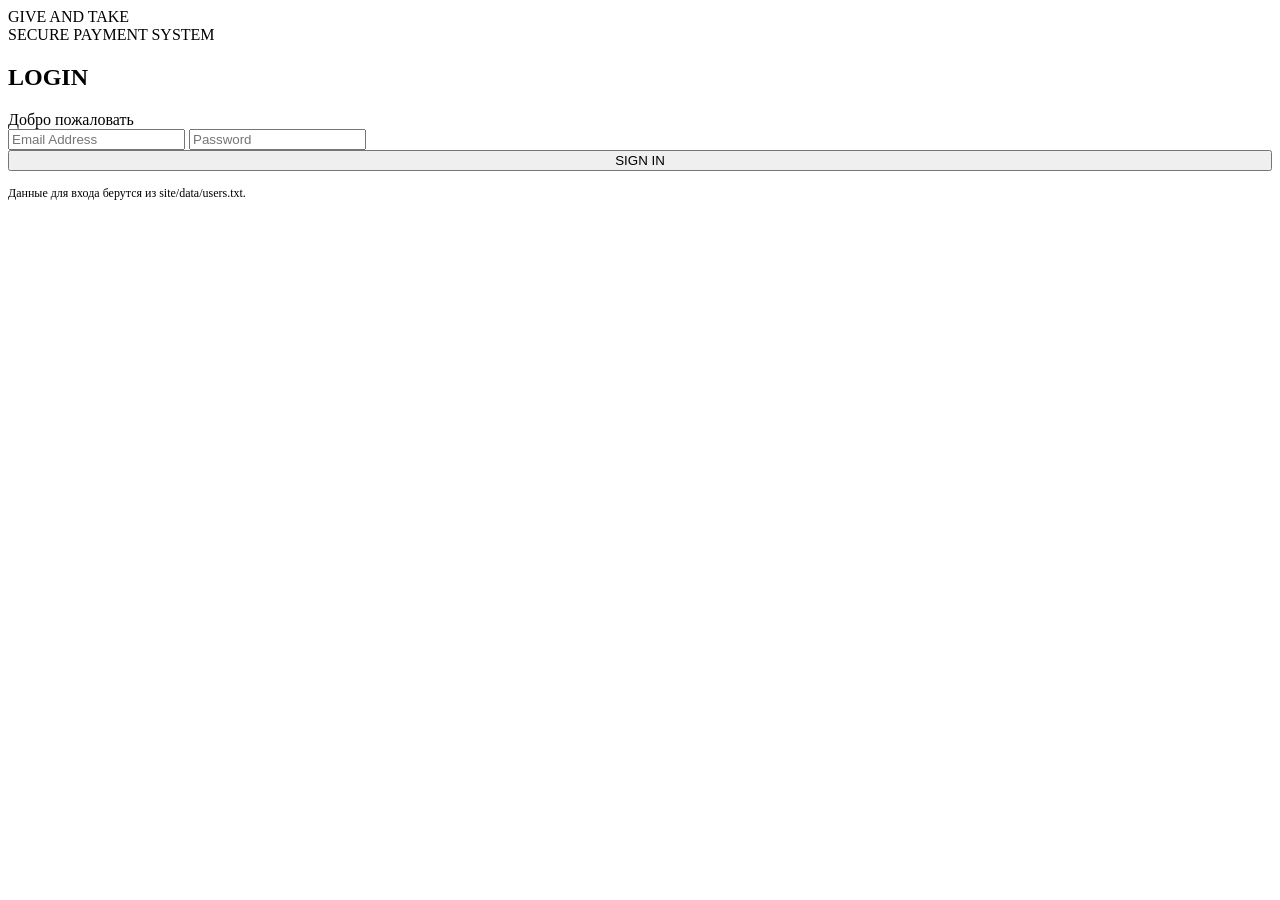
==== index.html @ 4d8261aa "Add files via upload" ====
<!doctype html>
<html lang="ru">
  <head>
    <meta charset="UTF-8" />
    <meta name="viewport" content="width=device-width, initial-scale=1.0" />
    <title data-title="brand.name">Give And Take — Login</title>
    <link rel="stylesheet" href="./assets/styles.css" />
  </head>
  <body>
    <div class="login-shell">
      <section class="login-left">
        <div>
          <div class="logo" data-t="brand.name">GIVE AND TAKE</div>
          <div class="tag" data-t="brand.tagline">SECURE PAYMENT SYSTEM</div>
        </div>
      </section>

      <section class="login-right">
        <div class="card login-card">
          <h2 data-t="login.title">LOGIN</h2>
          <div class="sub" data-t="login.welcome">Добро пожаловать</div>

          <form id="loginForm" class="stack" autocomplete="on">
            <input class="input" name="email" type="email" data-ph="login.emailPlaceholder" placeholder="Email Address" required />
            <input class="input" name="password" type="password" data-ph="login.passwordPlaceholder" placeholder="Password" required />
            <button class="btn" type="submit" style="width: 100%" data-t="login.signIn">SIGN IN</button>
            <div id="msg" class="error" style="display:none"></div>
          </form>

          <div class="muted" style="margin-top: 14px; font-size: 12px; line-height: 1.4">
            <span data-t="login.hint">Данные для входа берутся из site/data/users.txt.</span>
          </div>
        </div>
      </section>
    </div>

    <script type="module">
      import { applyContent, getSession, loginWithTxt } from './assets/app.js';

      await applyContent();

      const existing = getSession();
      if (existing) window.location.href = './home.html';

      const form = document.getElementById('loginForm');
      const msg = document.getElementById('msg');

      function showError(text) {
        msg.textContent = text;
        msg.style.display = 'block';
      }

      form.addEventListener('submit', async (e) => {
        e.preventDefault();
        msg.style.display = 'none';
        const fd = new FormData(form);
        const email = String(fd.get('email') || '').trim();
        const password = String(fd.get('password') || '');

        try {
          const res = await loginWithTxt(email, password);
          if (!res.ok) return showError(res.message);
          window.location.href = './home.html';
        } catch (err) {
          showError(err?.message || 'Ошибка входа');
        }
      });
    </script>
  </body>
</html>
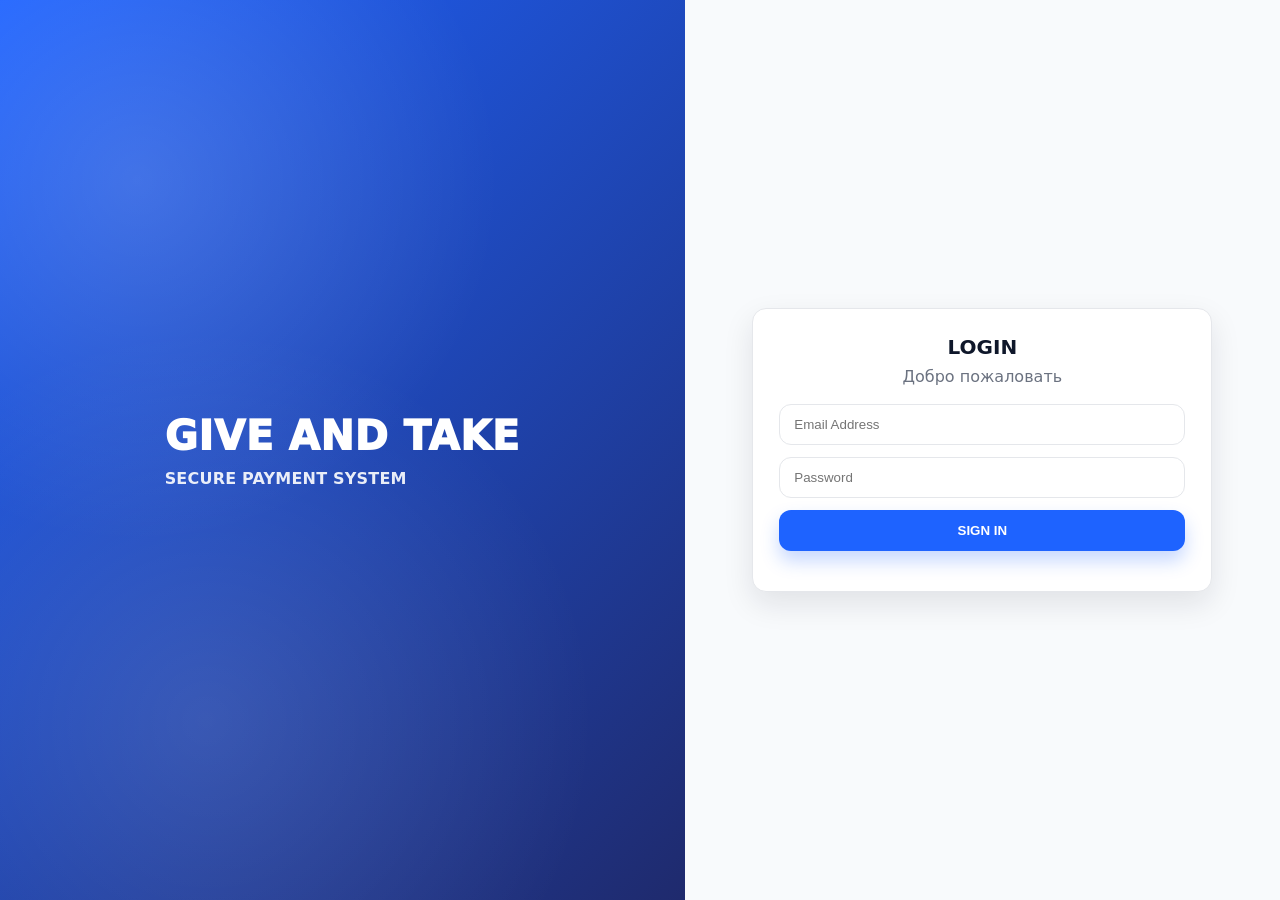
==== commit 22d16123: "Remove login hint text from index.html" ====
--- a/index.html
+++ b/index.html
@@ -28,7 +28,7 @@
           </form>
 
           <div class="muted" style="margin-top: 14px; font-size: 12px; line-height: 1.4">
-            <span data-t="login.hint">Данные для входа берутся из site/data/users.txt.</span>
+            
           </div>
         </div>
       </section>
--- a/assets/styles.css
+++ b/assets/styles.css
@@ -0,0 +1,180 @@
+:root{
+  --bg:#f5f7fb;
+  --panel:#ffffff;
+  --muted:#6b7280;
+  --text:#0f172a;
+  --primary:#1e63ff;
+  --primary-2:#1451e6;
+  --border:#e5e7eb;
+  --shadow:0 12px 30px rgba(15, 23, 42, .10);
+  --radius:14px;
+}
+*{box-sizing:border-box}
+html,body{height:100%}
+body{
+  margin:0;
+  font-family: ui-sans-serif, system-ui, -apple-system, Segoe UI, Roboto, Arial, "Apple Color Emoji","Segoe UI Emoji";
+  color:var(--text);
+  background:var(--bg);
+}
+a{color:inherit;text-decoration:none}
+.container{max-width:1100px;margin:0 auto;padding:24px}
+.btn{
+  display:inline-flex;align-items:center;justify-content:center;gap:10px;
+  padding:12px 18px;border-radius:12px;border:1px solid transparent;
+  background:var(--primary);color:#fff;font-weight:700;cursor:pointer;
+  box-shadow:0 10px 18px rgba(30,99,255,.25);
+}
+.btn:hover{background:var(--primary-2)}
+.btn.secondary{background:#eef2ff;color:#1e3a8a;border-color:#dbeafe;box-shadow:none}
+.btn.danger{background:#ef4444}
+.btn.danger:hover{background:#dc2626}
+.input{
+  width:100%;
+  padding:12px 14px;
+  border:1px solid var(--border);
+  border-radius:12px;
+  outline:none;
+  background:#fff;
+}
+.input:focus{border-color:#93c5fd;box-shadow:0 0 0 4px rgba(147,197,253,.35)}
+.card{
+  background:var(--panel);
+  border:1px solid var(--border);
+  border-radius:var(--radius);
+  box-shadow:var(--shadow);
+}
+.grid{display:grid;gap:16px}
+.grid.cols-2{grid-template-columns:repeat(2,minmax(0,1fr))}
+.muted{color:var(--muted)}
+.pill{
+  font-size:12px;font-weight:700;
+  padding:6px 10px;border-radius:999px;
+  background:#eef2ff;color:#1e3a8a;
+  border:1px solid #dbeafe;
+}
+.layout{display:grid;grid-template-columns:260px 1fr;min-height:100vh}
+.sidebar{
+  background:#fff;
+  border-right:1px solid var(--border);
+  padding:22px 16px;
+}
+.brand{
+  font-weight:900;letter-spacing:.4px;
+  font-size:20px;margin:6px 10px 18px;
+}
+.nav{display:flex;flex-direction:column;gap:6px;margin-top:10px}
+.nav a{
+  display:flex;align-items:center;justify-content:space-between;
+  padding:10px 12px;border-radius:12px;color:#334155;
+}
+.nav a:hover{background:#f1f5f9}
+.nav a.active{background:#eef2ff;color:#1e3a8a}
+.nav .left{display:flex;align-items:center;gap:10px}
+.nav .icon{
+  width:26px;height:26px;border-radius:8px;
+  display:grid;place-items:center;
+  background:#f1f5f9;border:1px solid #e2e8f0;
+  font-size:13px;
+}
+.content{display:flex;flex-direction:column}
+.topbar{
+  background:#fff;border-bottom:1px solid var(--border);
+  padding:14px 22px;display:flex;align-items:center;justify-content:space-between;
+}
+.topbar .right{display:flex;align-items:center;gap:14px}
+.topbar .logout{
+  font-size:12px;font-weight:800;
+  padding:8px 10px;border-radius:10px;border:1px solid #fecaca;
+  background:#fff;color:#b91c1c;cursor:pointer;
+}
+.page{padding:22px}
+.page h1{margin:0 0 14px;font-size:22px}
+.stats{display:grid;gap:14px;grid-template-columns:repeat(2,minmax(0,1fr));max-width:520px}
+.stat{
+  padding:14px 14px;border-radius:14px;
+  border:1px solid var(--border);background:#fff;
+}
+.stat .k{font-size:12px;color:var(--muted);font-weight:700}
+.stat .v{font-size:26px;font-weight:900;margin-top:6px;color:var(--primary)}
+.table{
+  width:100%;
+  border-collapse:separate;border-spacing:0;
+  overflow:hidden;border-radius:14px;
+  border:1px solid var(--border);
+  background:#fff;
+}
+.table th,.table td{
+  text-align:left;
+  padding:12px 12px;
+  border-bottom:1px solid var(--border);
+  font-size:13px;
+}
+.table th{color:#475569;background:#f8fafc;font-weight:900;font-size:12px}
+.table tr:last-child td{border-bottom:none}
+.tabs{display:flex;gap:10px;flex-wrap:wrap}
+.tab{
+  padding:10px 12px;border-radius:12px;
+  background:#fff;border:1px solid var(--border);
+  font-weight:900;font-size:12px;color:#334155;cursor:pointer;
+}
+.tab.active{background:#eef2ff;border-color:#dbeafe;color:#1e3a8a}
+.modal-backdrop{
+  position:fixed;inset:0;background:rgba(15,23,42,.55);
+  display:none;align-items:center;justify-content:center;
+  padding:18px;
+}
+.modal-backdrop.open{display:flex}
+.modal{
+  width:min(620px, 100%);
+  background:#fff;border-radius:18px;box-shadow:var(--shadow);
+  border:1px solid rgba(255,255,255,.35);
+}
+.modal header{
+  padding:14px 16px;border-bottom:1px solid var(--border);
+  font-weight:1000;text-align:center;
+}
+.modal .body{padding:16px}
+.form-grid{display:grid;gap:12px;grid-template-columns:1fr 1fr}
+.form-grid .full{grid-column:1 / -1}
+.actions{display:flex;gap:12px;justify-content:center;padding:16px;border-top:1px solid var(--border)}
+.login-shell{
+  min-height:100vh;
+  display:grid;
+  grid-template-columns:1.15fr 1fr;
+}
+.login-left{
+  background: radial-gradient(circle at 20% 20%, rgba(255,255,255,.16), transparent 40%),
+              radial-gradient(circle at 30% 80%, rgba(255,255,255,.12), transparent 45%),
+              linear-gradient(135deg, #1e63ff, #1f2a6d);
+  color:#fff;
+  display:flex;
+  align-items:center;
+  justify-content:center;
+  padding:32px;
+}
+.login-left .logo{
+  font-weight:1000;
+  font-size:40px;
+  letter-spacing:.8px;
+}
+.login-left .tag{opacity:.9;margin-top:10px;font-weight:700;letter-spacing:.2px}
+.login-right{
+  background:#f8fafc;
+  display:flex;align-items:center;justify-content:center;
+  padding:32px;
+}
+.login-card{width:min(460px,100%);padding:26px}
+.login-card h2{margin:0;font-size:20px;text-align:center}
+.login-card .sub{margin:8px 0 18px;text-align:center;color:var(--muted)}
+.login-card .stack{display:grid;gap:12px}
+.error{color:#b91c1c;font-weight:800;font-size:13px;margin-top:8px}
+.success{color:#047857;font-weight:800;font-size:13px;margin-top:8px}
+@media (max-width: 980px){
+  .layout{grid-template-columns:1fr}
+  .sidebar{position:sticky;top:0;z-index:10}
+  .login-shell{grid-template-columns:1fr}
+  .login-left{min-height:220px}
+  .stats{grid-template-columns:1fr}
+  .form-grid{grid-template-columns:1fr}
+}
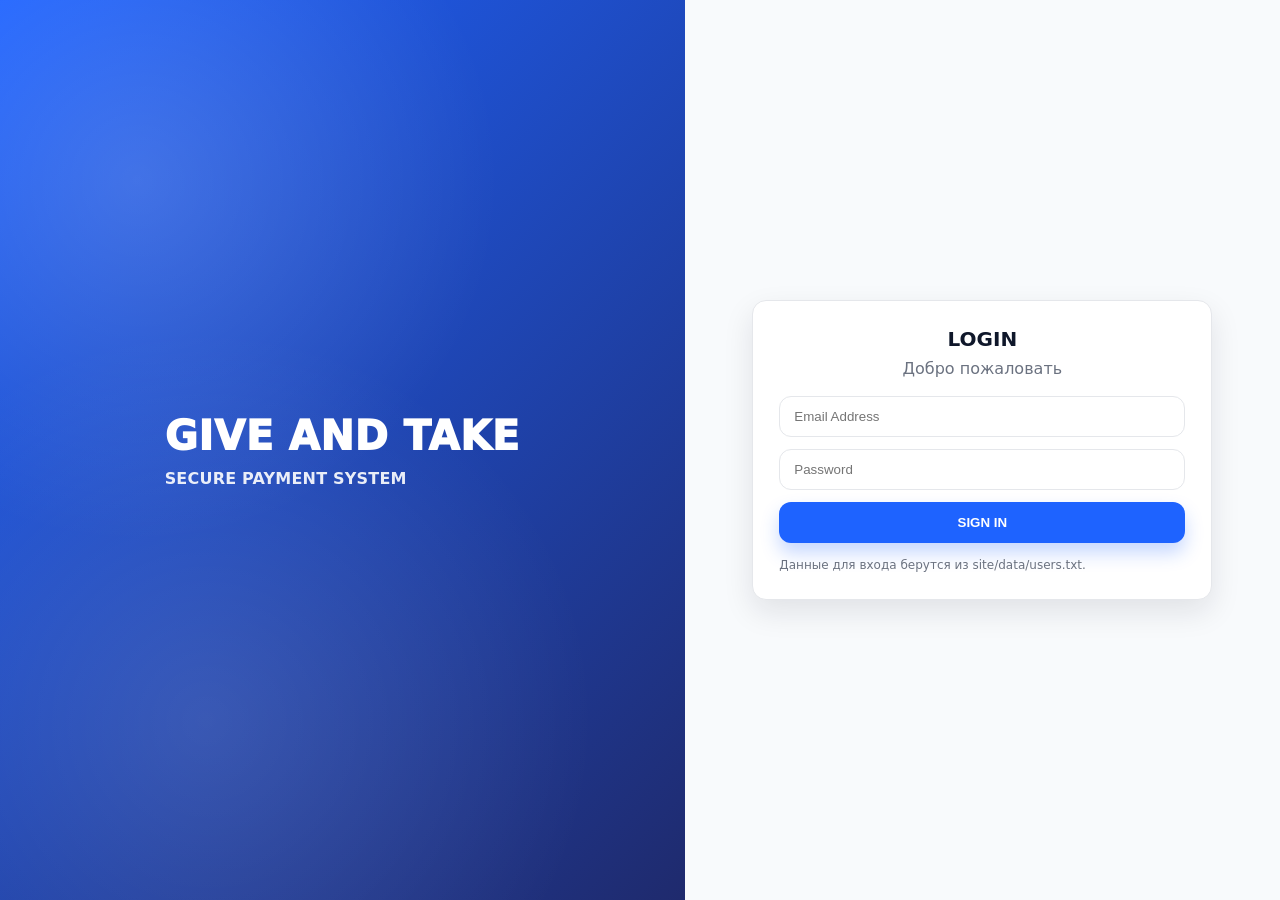
==== commit 4b89e2ac: "Add files via upload" ====
--- a/index.html
+++ b/index.html
@@ -28,7 +28,7 @@
           </form>
 
           <div class="muted" style="margin-top: 14px; font-size: 12px; line-height: 1.4">
-            
+            <span data-t="login.hint">Данные для входа берутся из site/data/users.txt.</span>
           </div>
         </div>
       </section>
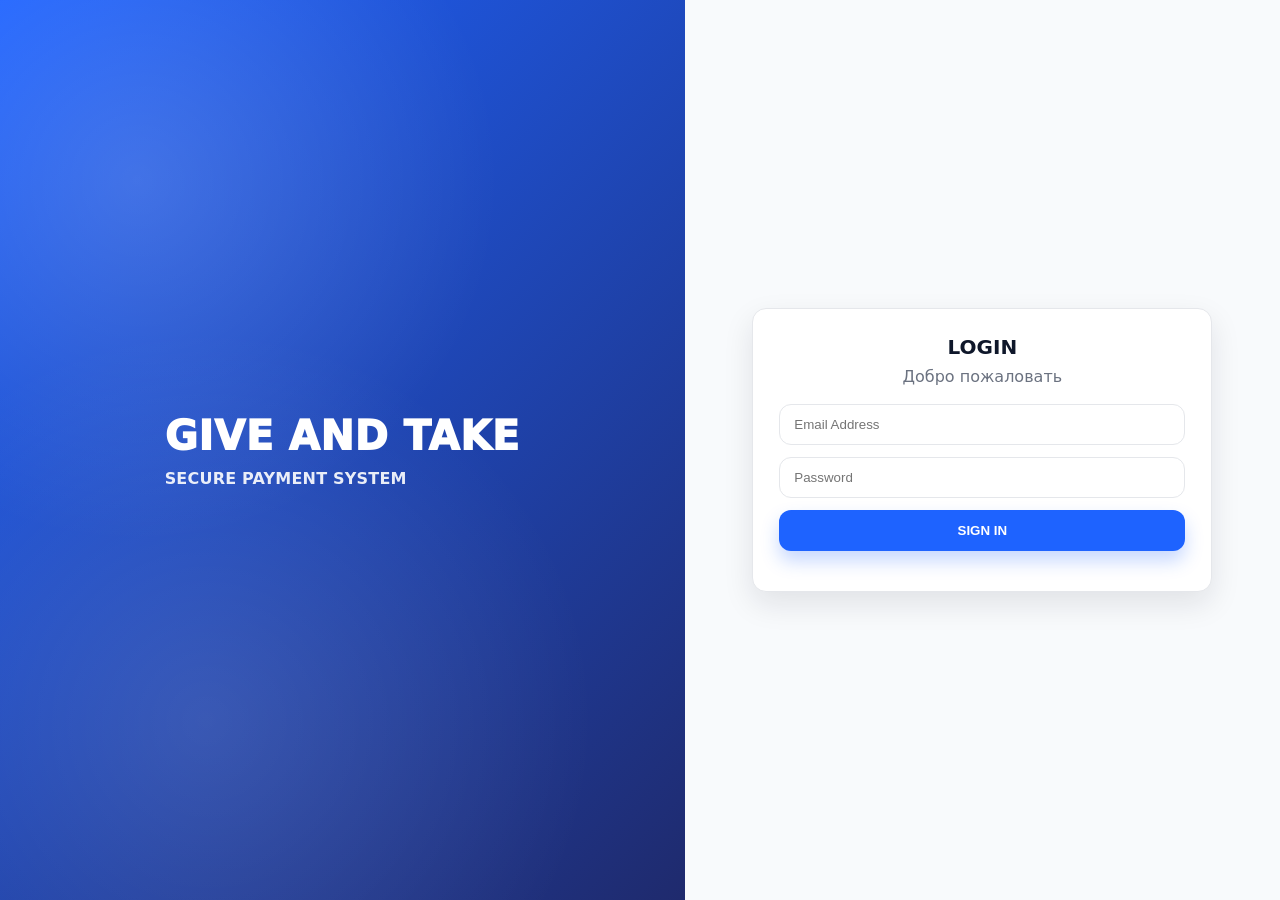
==== commit 2e90c4ae: "Update index.html" ====
--- a/index.html
+++ b/index.html
@@ -28,7 +28,6 @@
           </form>
 
           <div class="muted" style="margin-top: 14px; font-size: 12px; line-height: 1.4">
-            <span data-t="login.hint">Данные для входа берутся из site/data/users.txt.</span>
           </div>
         </div>
       </section>
--- a/assets/styles.css
+++ b/assets/styles.css
@@ -88,6 +88,7 @@
   padding:8px 10px;border-radius:10px;border:1px solid #fecaca;
   background:#fff;color:#b91c1c;cursor:pointer;
 }
+.mobile-nav-toggle{display:none}
 .page{padding:22px}
 .page h1{margin:0 0 14px;font-size:22px}
 .stats{display:grid;gap:14px;grid-template-columns:repeat(2,minmax(0,1fr));max-width:520px}
@@ -173,8 +174,339 @@
 @media (max-width: 980px){
   .layout{grid-template-columns:1fr}
   .sidebar{position:sticky;top:0;z-index:10}
+  .topbar{padding:10px 14px;font-size:13px}
+  .page{padding:14px}
   .login-shell{grid-template-columns:1fr}
   .login-left{min-height:220px}
   .stats{grid-template-columns:1fr}
   .form-grid{grid-template-columns:1fr}
 }
+
+@media (max-width: 640px){
+  html,body{font-size:13px;overflow-x:visible}
+  .layout{width:100%}
+  .content{width:100%}
+  .mobile-nav-toggle{
+    display:inline-flex;
+    align-items:center;
+    justify-content:center;
+    width:42px;
+    height:42px;
+    border-radius:12px;
+    border:1px solid var(--border);
+    background:#fff;
+    cursor:pointer;
+    font-weight:1000;
+    line-height:1;
+  }
+
+  /* topbar всегда сверху */
+  .topbar{
+    position:fixed;
+    top:env(safe-area-inset-top);
+    left:0;
+    right:0;
+    z-index:150;
+  }
+  .content{padding-top:calc(64px + env(safe-area-inset-top))}
+
+  /* mobile nav (без fixed-оверлея, но чтобы не сдвигал верстку) */
+  .sidebar{
+    display:none;
+    position:relative;
+    z-index:auto;
+    left:auto;
+    right:auto;
+    top:auto;
+    background:#fff;
+    border-right:none;
+    border-bottom:1px solid var(--border);
+    padding:12px 10px;
+    max-height:none;
+    overflow:visible;
+    overflow-x:hidden;
+    width:100%;
+  }
+  .sidebar.open{display:block}
+
+  .brand{font-size:18px;margin:4px 6px 10px}
+  .nav{
+    flex-direction:column;
+    gap:6px;
+    padding-bottom:8px;
+    margin-top:10px;
+  }
+  .nav a{
+    justify-content:flex-start;
+    padding:10px 12px;
+    width:100%;
+  }
+  .nav .left{gap:10px}
+  .nav a .left{gap:10px}
+  .nav .icon{
+    width:34px;height:34px;border-radius:12px;
+    font-size:14px;
+  }
+
+  /* показываем текст рядом с иконками (чтобы было видно "Баланс", "Настройки" и т.д.) */
+  .nav a .left{font-size:13px}
+  .nav a .left > span[data-t]{display:inline}
+
+  /* не даём "nowrap" из inline-style раздувать ширину */
+  [style*="white-space:nowrap"]{white-space:normal !important}
+
+  /* принудительно делаем вертикальную компоновку для инлайновых grid-контейнеров
+     только внутри обычного контента, НЕ ломая модальные формы */
+  .page [style*="grid-template-columns"]{grid-template-columns:1fr !important}
+
+  /* убираем описание бренда в меню */
+  .sidebar .muted[data-t]{display:none}
+
+  /* flex-wrap нужен для коротких экранов */
+  .topbar{flex-wrap:wrap; border-bottom:1px solid var(--border)}
+  .page{padding:12px}
+  .topbar{padding:10px 12px}
+  .page{width:100%}
+  .topbar .muted{
+    max-width:100%;
+    overflow:visible;
+    text-overflow:clip;
+    white-space:normal;
+    font-size:13px;
+  }
+  .topbar .right{gap:8px}
+  .topbar .logout{padding:8px 10px;font-size:11px;min-height:34px}
+  .btn{padding:10px 12px;font-size:13px;min-height:40px}
+  .input{padding:10px 12px}
+
+  /* На телефоне уменьшаем крупные значения, заданные inline в некоторых страницах */
+  [style*="font-size:28px"]{font-size:22px !important}
+  [style*="font-size:26px"]{font-size:20px !important}
+  [style*="font-size:22px"]{font-size:18px !important}
+
+  /* Упорядочиваем типографику в стандартных блоках */
+  .page h1{font-size:18px !important; margin:0 0 12px}
+  .stat .v{font-size:20px}
+  .stats{gap:12px}
+
+  .table{
+    display:table;
+    width:100%;
+    max-width:100%;
+    overflow-x:auto;
+    border-radius:12px;
+    table-layout:auto;
+  }
+  .table th,.table td{
+    padding:6px 6px;
+    font-size:10px;
+    white-space:normal;
+    overflow-wrap:normal;
+    word-break:normal;
+    line-height:1.15;
+    vertical-align:top;
+  }
+
+  /* Точечная настройка для "Купля" (много колонок -> фиксируем раскладку таблицы) */
+  body[data-page="purchases"] .table{
+    table-layout:auto;
+  }
+  body[data-page="purchases"] .table th,
+  body[data-page="purchases"] .table td{
+    padding:4px 3px;
+    font-size:9px;
+    overflow-wrap:normal;
+    word-break:keep-all;
+    line-height:1.05;
+  }
+
+  /* Жёсткий override: если остался data-responsive-table="true",
+     не превращаем td в flex (иначе текст слипается/становится вертикальным). */
+  .table[data-responsive-table="true"]{
+    display:table !important;
+    table-layout:auto !important;
+    overflow-x:hidden !important;
+  }
+  .table[data-responsive-table="true"] thead{
+    display:table-header-group !important;
+  }
+  .table[data-responsive-table="true"] tbody tr{
+    display:table-row !important;
+  }
+  .table[data-responsive-table="true"] tbody td{
+    display:table-cell !important;
+    gap:0 !important;
+    justify-content:initial !important;
+    align-items:initial !important;
+    flex:initial !important;
+    padding:6px 6px !important;
+    white-space:normal !important;
+    overflow-wrap:normal !important;
+    word-break:normal !important;
+    hyphens:none !important;
+    border-bottom:1px solid var(--border) !important;
+  }
+  .table[data-responsive-table="true"] tbody td::before{
+    content:none !important;
+    display:none !important;
+  }
+
+  /* Карточный вид таблиц на телефоне */
+  .table[data-responsive-table="true"]{
+    /* legacy - override comes below */
+    display:block;
+    overflow-x:hidden;
+    table-layout:auto;
+  }
+  .table[data-responsive-table="true"] thead{
+    display:none;
+  }
+  .table[data-responsive-table="true"] tbody tr{
+    display:block;
+    border-bottom:1px solid var(--border);
+  }
+  .table[data-responsive-table="true"] tbody tr:last-child{
+    border-bottom:none;
+  }
+  .table[data-responsive-table="true"] tbody td{
+    display:flex;
+    gap:10px;
+    justify-content:space-between;
+    align-items:flex-start;
+    padding:10px 10px;
+    border-bottom:1px solid rgba(229,231,235,.9);
+    font-size:12px;
+    white-space:normal;
+    overflow-wrap:normal;
+    word-break:normal;
+    hyphens:none;
+  }
+  /* Если одна ячейка закрывает всю строку (No data / No message),
+     возвращаем обычный блочный рендер и убираем label-псевдоэлемент */
+  .table[data-responsive-table="true"] tbody td[colspan]{
+    display:block !important;
+    gap:0 !important;
+    justify-content:initial !important;
+    align-items:initial !important;
+    padding:22px 10px !important;
+    text-align:center;
+    flex:unset !important;
+    width:100% !important;
+    color:var(--text) !important;
+    overflow:visible !important;
+    line-height:1.4 !important;
+    font-size:13px !important;
+  }
+  .table[data-responsive-table="true"] tbody td[colspan]::before{
+    display:none !important;
+    content:none !important;
+  }
+  .table[data-responsive-table="true"] tbody td:last-child{
+    border-bottom:none;
+  }
+  .table[data-responsive-table="true"] tbody td::before{
+    content:attr(data-label);
+    font-weight:900;
+    color:#475569;
+    flex:0 0 48%;
+    line-height:1.25;
+    white-space:normal;
+    overflow-wrap:normal;
+    word-break:normal;
+    hyphens:none;
+  }
+  .table[data-responsive-table="true"] tbody td[data-label=""]::before{
+    content:none;
+  }
+
+  /* Точно убираем псевдоэлемент для colspan (иначе может влиять на видимость контента) */
+  /* (дубликаты ниже не нужны, но пусть остаются безопасными) */
+
+  /* Табуляция (вкладки) */
+  .tabs{
+    display:grid;
+    grid-template-columns:1fr 1fr;
+    gap:10px;
+    width:100%;
+  }
+  .tab{
+    font-size:11px;
+    padding:8px 10px;
+    line-height:1.2;
+    white-space:normal;
+    overflow-wrap:normal;
+    word-break:normal;
+    text-align:center;
+    width:100%;
+    box-sizing:border-box;
+  }
+
+  /* Модалка поверх topbar и с прокруткой, чтобы поля не "обрезались" */
+  .modal-backdrop{
+    z-index:200;
+    align-items:flex-start;
+    padding:72px 12px 18px;
+  }
+  .modal{
+    max-height:calc(100vh - 90px);
+    overflow:auto;
+  }
+
+  /* FINAL override: если где-то остался data-responsive-table="true",
+     возвращаем нормальную таблицу (чтобы td не становились flex и не рвало/делало вертикальным текст). */
+  .table[data-responsive-table="true"]{
+    display:table !important;
+    table-layout:auto !important;
+    overflow-x:hidden !important;
+  }
+  .table[data-responsive-table="true"] thead{
+    display:table-header-group !important;
+  }
+  .table[data-responsive-table="true"] tbody tr{
+    display:table-row !important;
+  }
+  .table[data-responsive-table="true"] tbody td{
+    display:table-cell !important;
+    gap:0 !important;
+    flex:initial !important;
+    justify-content:initial !important;
+    align-items:initial !important;
+    padding:6px 6px !important;
+    overflow-wrap:normal !important;
+    word-break:normal !important;
+    white-space:normal !important;
+    hyphens:none !important;
+  }
+  .table[data-responsive-table="true"] tbody td::before{
+    content:none !important;
+    display:none !important;
+  }
+
+  /* GLOBAL FINAL TABLE OVERRIDE (чтобы никогда не пропадал текст и не появлялся "vertical/flex" режим) */
+  .table, .table[data-responsive-table="true"]{
+    display:table !important;
+    width:100% !important;
+    overflow-x:visible !important;
+    overflow-y:visible !important;
+    table-layout:auto !important;
+  }
+  .table thead, .table[data-responsive-table="true"] thead{
+    display:table-header-group !important;
+  }
+  .table tbody, .table[data-responsive-table="true"] tbody{
+    display:table-row-group !important;
+  }
+  .table tr, .table[data-responsive-table="true"] tr{
+    display:table-row !important;
+  }
+  .table th, .table td, .table[data-responsive-table="true"] th, .table[data-responsive-table="true"] td{
+    display:table-cell !important;
+    white-space:normal !important;
+    overflow-wrap:normal !important;
+    word-break:normal !important;
+  }
+  .table td::before{
+    content:none !important;
+    display:none !important;
+  }
+}
